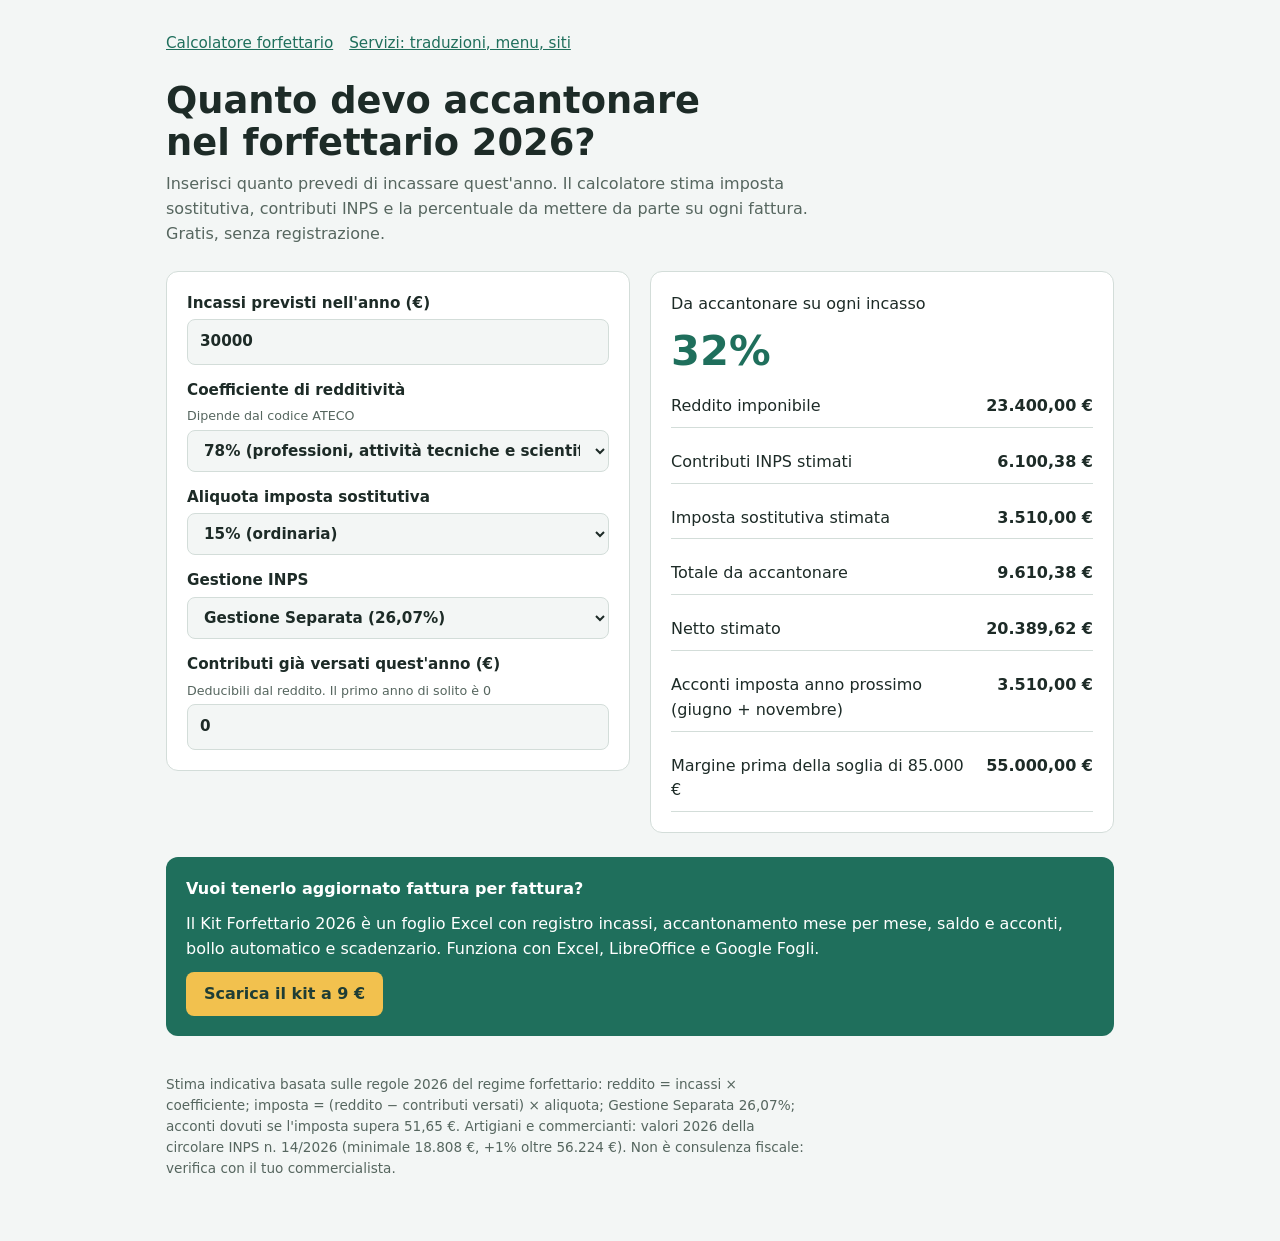
==== index.html @ e0801e09 "Sito: calcolatore forfettario 2026 e pagina servizi Valori INPS 2026 per artigiani e commercianti pr" ====
<!doctype html>
<html lang="it">
<head>
<meta charset="utf-8">
<meta name="viewport" content="width=device-width, initial-scale=1">
<title>Calcolo tasse forfettario 2026: quanto accantonare</title>
<meta name="description" content="Calcolatore gratuito per il regime forfettario 2026: imposta sostitutiva 5% o 15%, contributi INPS, acconti di giugno e novembre e percentuale da accantonare su ogni incasso.">
<style>
/* Layout: colonna unica, form a sinistra e risultati a destra su schermi larghi */
:root{--bg:#F3F6F5;--fg:#1D2B27;--muted:#56665F;--accent:#1F6F5C;--accent-fg:#FFFFFF;--panel:#FFFFFF;--line:#D3DDD9;--warn:#B5452F;--hl:#F2C14E}
@media (prefers-color-scheme: dark){:root{--bg:#121A18;--fg:#E7EFEC;--muted:#9FB2AB;--accent:#5CC2A5;--accent-fg:#0E1714;--panel:#1A2522;--line:#2C3B37;--warn:#F08A72;--hl:#F2C14E;color-scheme:dark}}
*{box-sizing:border-box}
body{margin:0;background:var(--bg);color:var(--fg);font:16px/1.55 system-ui,-apple-system,"Segoe UI",Roboto,sans-serif}
main{max-width:980px;margin:0 auto;padding:32px max(16px,env(safe-area-inset-right,0px)) 48px max(16px,env(safe-area-inset-left,0px));display:grid;gap:24px}
h1{font-size:clamp(1.6rem,4vw,2.3rem);line-height:1.15;margin:0;text-wrap:balance}
.lead{color:var(--muted);margin:0;max-width:65ch}
.wrap{display:grid;grid-template-columns:repeat(auto-fit,minmax(300px,1fr));gap:20px;align-items:start}
.card{background:var(--panel);border:1px solid var(--line);border-radius:12px;padding:20px;display:grid;gap:14px;min-width:0}
label{display:grid;gap:4px;font-weight:600;font-size:.95rem}
label small{font-weight:400;color:var(--muted)}
input,select{font:inherit;padding:10px 12px;border:1px solid var(--line);border-radius:8px;background:var(--bg);color:var(--fg);width:100%}
input:focus,select:focus{outline:2px solid var(--accent);outline-offset:1px}
.row{display:flex;justify-content:space-between;gap:12px;padding:8px 0;border-bottom:1px solid var(--line);font-variant-numeric:tabular-nums}
.row:last-child{border-bottom:0}
.row b{white-space:nowrap}
.big{font-size:2.6rem;font-weight:800;color:var(--accent);line-height:1;font-variant-numeric:tabular-nums}
.warn{color:var(--warn);font-weight:600}
.cta{background:var(--accent);color:var(--accent-fg);border-radius:12px;padding:20px;display:grid;gap:10px}
.cta a{justify-self:start;background:var(--hl);color:#1F3D35;font-weight:700;text-decoration:none;padding:10px 18px;border-radius:8px}
.cta a:focus{outline:3px solid var(--fg)}
.cta p{margin:0}
.note{font-size:.85rem;color:var(--muted);max-width:75ch}
[hidden]{display:none!important}
</style>
</head>
<body>
<main>
<nav style="font-size:.95rem"><a href="index.html" style="color:var(--accent);margin-right:16px">Calcolatore forfettario</a><a href="servizi.html" style="color:var(--accent)">Servizi: traduzioni, menu, siti</a></nav>
<header style="display:grid;gap:8px">
<h1>Quanto devo accantonare nel forfettario 2026?</h1>
<p class="lead">Inserisci quanto prevedi di incassare quest'anno. Il calcolatore stima imposta sostitutiva, contributi INPS e la percentuale da mettere da parte su ogni fattura. Gratis, senza registrazione.</p>
</header>

<div class="wrap">
<form class="card" id="f" autocomplete="off">
<label for="inc">Incassi previsti nell'anno (€)
<input id="inc" type="number" min="0" step="100" value="30000" inputmode="decimal"></label>
<label for="coef">Coefficiente di redditività <small>Dipende dal codice ATECO</small>
<select id="coef">
<option value="0.40">40% (commercio al dettaglio e all'ingrosso)</option>
<option value="0.54">54% (commercio ambulante non alimentare)</option>
<option value="0.62">62% (altre attività economiche, commercio)</option>
<option value="0.67">67% (altre attività economiche)</option>
<option value="0.78" selected>78% (professioni, attività tecniche e scientifiche)</option>
<option value="0.86">86% (costruzioni e attività immobiliari)</option>
</select></label>
<label for="ali">Aliquota imposta sostitutiva
<select id="ali"><option value="0.15">15% (ordinaria)</option><option value="0.05">5% (primi 5 anni, con requisiti)</option></select></label>
<label for="gest">Gestione INPS
<select id="gest"><option value="gs">Gestione Separata (26,07%)</option><option value="art">Artigiani (INPS 2026)</option><option value="com">Commercianti (INPS 2026)</option></select></label>
<div id="acbox" hidden style="display:grid;gap:14px">
<label for="fissi">Contributi fissi annui sul minimale (€) <small>Circolare INPS n. 14/2026, già compilato</small>
<input id="fissi" type="number" min="0" step="1" value="4521.36"></label>
<label for="minimale">Reddito minimale annuo (€)
<input id="minimale" type="number" min="0" step="1" value="18808"></label>
<label for="aliac">Aliquota sul reddito eccedente (%)
<input id="aliac" type="number" min="0" max="40" step="0.01" value="24"></label>
<label for="rid">Riduzione 35% richiesta
<select id="rid"><option value="1">No</option><option value="0.65">Sì</option></select></label>
</div>
<label for="ded">Contributi già versati quest'anno (€) <small>Deducibili dal reddito. Il primo anno di solito è 0</small>
<input id="ded" type="number" min="0" step="10" value="0"></label>
</form>

<section class="card" aria-live="polite">
<div>Da accantonare su ogni incasso</div>
<div class="big" id="pct">–</div>
<div class="row"><span>Reddito imponibile</span><b id="r1">–</b></div>
<div class="row"><span>Contributi INPS stimati</span><b id="r2">–</b></div>
<div class="row"><span>Imposta sostitutiva stimata</span><b id="r3">–</b></div>
<div class="row"><span>Totale da accantonare</span><b id="r4">–</b></div>
<div class="row"><span>Netto stimato</span><b id="r5">–</b></div>
<div class="row"><span>Acconti imposta anno prossimo (giugno + novembre)</span><b id="r6">–</b></div>
<div class="row"><span>Margine prima della soglia di 85.000 €</span><b id="r7">–</b></div>
<p id="soglia" class="warn" hidden></p>
</section>
</div>

<aside class="cta">
<p><strong>Vuoi tenerlo aggiornato fattura per fattura?</strong></p>
<p>Il Kit Forfettario 2026 è un foglio Excel con registro incassi, accantonamento mese per mese, saldo e acconti, bollo automatico e scadenzario. Funziona con Excel, LibreOffice e Google Fogli.</p>
<a href="https://payhip.com/b/Wa1UB" rel="noopener">Scarica il kit a 9 €</a>
</aside>

<p class="note">Stima indicativa basata sulle regole 2026 del regime forfettario: reddito = incassi × coefficiente; imposta = (reddito − contributi versati) × aliquota; Gestione Separata 26,07%; acconti dovuti se l'imposta supera 51,65 €. Artigiani e commercianti: valori 2026 della circolare INPS n. 14/2026 (minimale 18.808 €, +1% oltre 56.224 €). Non è consulenza fiscale: verifica con il tuo commercialista.</p>
</main>
<script>
const $=id=>document.getElementById(id);
const eur=v=>v.toLocaleString('it-IT',{style:'currency',currency:'EUR'});
const num=id=>Math.max(0,parseFloat($(id).value)||0);
function calcola(){
  const inc=num('inc'),coef=+$('coef').value,ali=+$('ali').value,gs=$('gest').value==='gs';
  $('acbox').hidden=gs;
  const reddito=inc*coef;
  const contr=gs?reddito*0.2607:(num('fissi')+Math.max(0,reddito-num('minimale'))*num('aliac')/100+Math.max(0,reddito-56224)*0.01)*(+$('rid').value);
  const imposta=Math.max(0,reddito-num('ded'))*ali;
  const tot=contr+imposta;
  $('pct').textContent=inc?(tot/inc*100).toLocaleString('it-IT',{maximumFractionDigits:1})+'%':'–';
  $('r1').textContent=eur(reddito);$('r2').textContent=eur(contr);$('r3').textContent=eur(imposta);
  $('r4').textContent=eur(tot);$('r5').textContent=eur(inc-tot);
  $('r6').textContent=eur(imposta>51.65?imposta:0);$('r7').textContent=eur(85000-inc);
  const s=$('soglia');
  s.hidden=inc<=68000;
  s.textContent=inc>100000?'Oltre 100.000 €: si esce subito dal regime forfettario.':inc>85000?'Oltre 85.000 €: si esce dal regime dall\'anno successivo.':'Sei oltre l\'80% della soglia di 85.000 €.';
}
$('gest').addEventListener('change',()=>{const g=$('gest').value;if(g==='art'){$('fissi').value=4521.36;$('aliac').value=24}else if(g==='com'){$('fissi').value=4611.64;$('aliac').value=24.48}calcola()});
$('f').addEventListener('input',calcola);
$('f').addEventListener('submit',e=>e.preventDefault());
calcola();
</script>
</body>
</html>
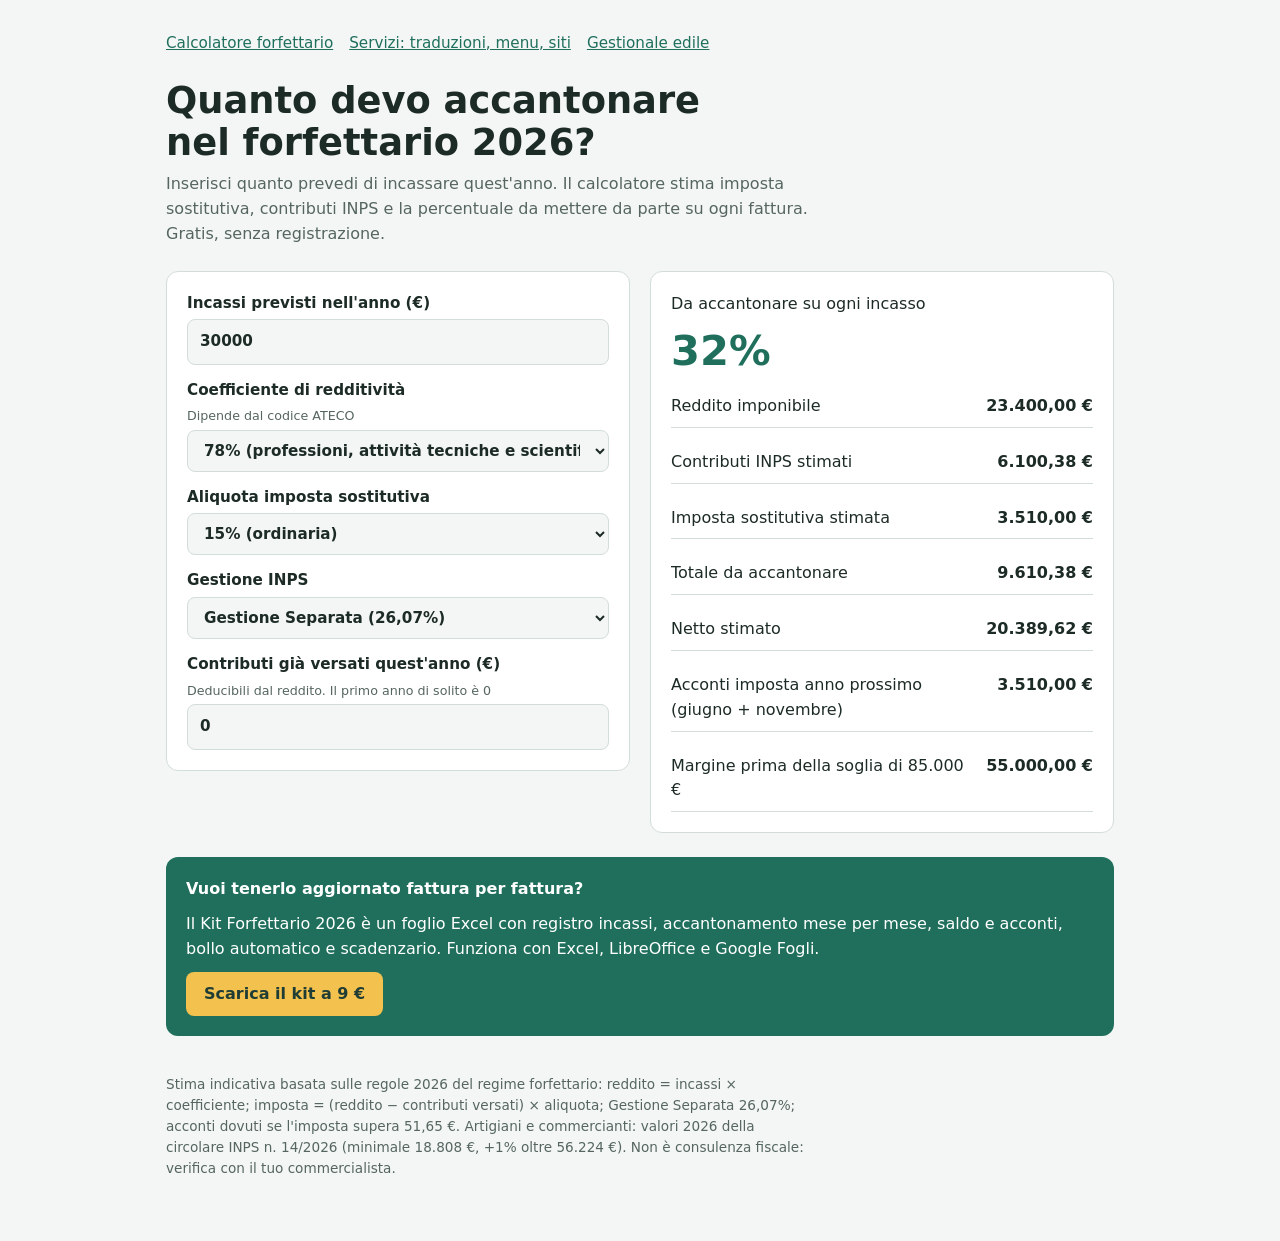
==== commit 7e978999: "Pagina vendita gestionale edile (licenza 390 €) e link nel menu Co-Authored-By: Claude Opus 5.5 (1M " ====
--- a/index.html
+++ b/index.html
@@ -35,7 +35,7 @@
 </head>
 <body>
 <main>
-<nav style="font-size:.95rem"><a href="index.html" style="color:var(--accent);margin-right:16px">Calcolatore forfettario</a><a href="servizi.html" style="color:var(--accent)">Servizi: traduzioni, menu, siti</a></nav>
+<nav style="font-size:.95rem"><a href="index.html" style="color:var(--accent);margin-right:16px">Calcolatore forfettario</a><a href="servizi.html" style="color:var(--accent);margin-right:16px">Servizi: traduzioni, menu, siti</a><a href="gestionale/index.html" style="color:var(--accent)">Gestionale edile</a></nav>
 <header style="display:grid;gap:8px">
 <h1>Quanto devo accantonare nel forfettario 2026?</h1>
 <p class="lead">Inserisci quanto prevedi di incassare quest'anno. Il calcolatore stima imposta sostitutiva, contributi INPS e la percentuale da mettere da parte su ogni fattura. Gratis, senza registrazione.</p>
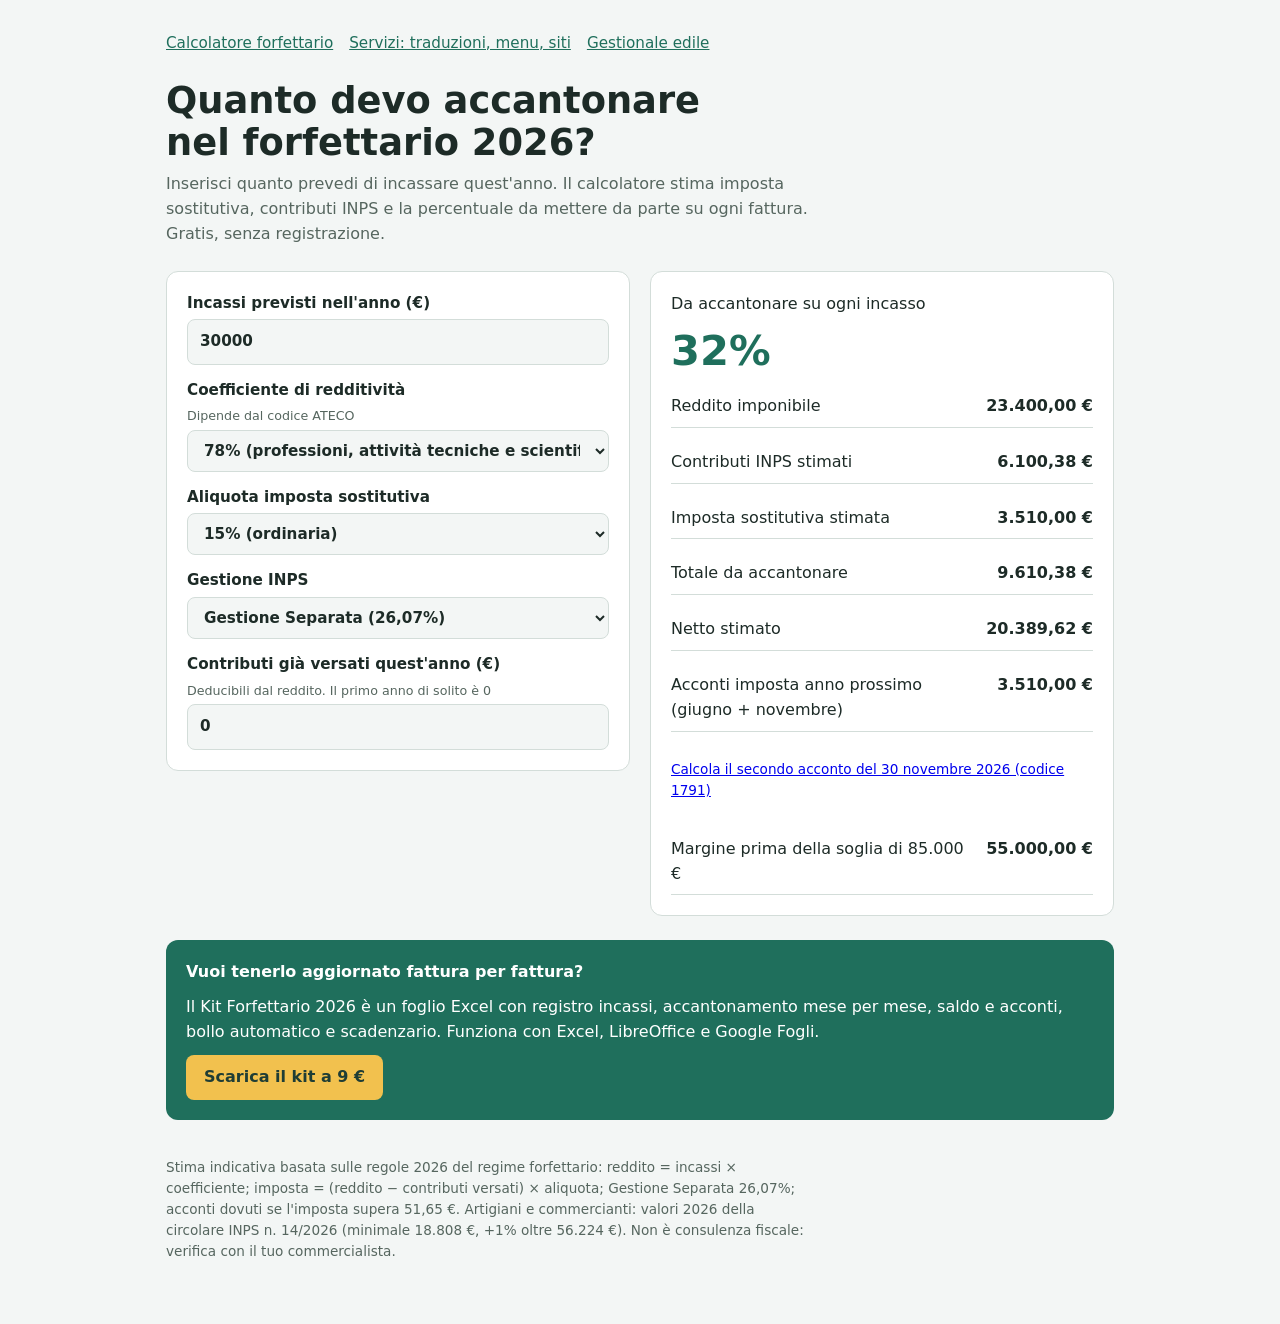
==== commit b0ab062d: "Pagina calcolo acconto 30 novembre forfettario Co-Authored-By: Claude Opus 5.5 (1M context) <noreply" ====
--- a/index.html
+++ b/index.html
@@ -81,6 +81,7 @@
 <div class="row"><span>Totale da accantonare</span><b id="r4">–</b></div>
 <div class="row"><span>Netto stimato</span><b id="r5">–</b></div>
 <div class="row"><span>Acconti imposta anno prossimo (giugno + novembre)</span><b id="r6">–</b></div>
+<p class="note"><a href="acconto-novembre-forfettario.html">Calcola il secondo acconto del 30 novembre 2026 (codice 1791)</a></p>
 <div class="row"><span>Margine prima della soglia di 85.000 €</span><b id="r7">–</b></div>
 <p id="soglia" class="warn" hidden></p>
 </section>
